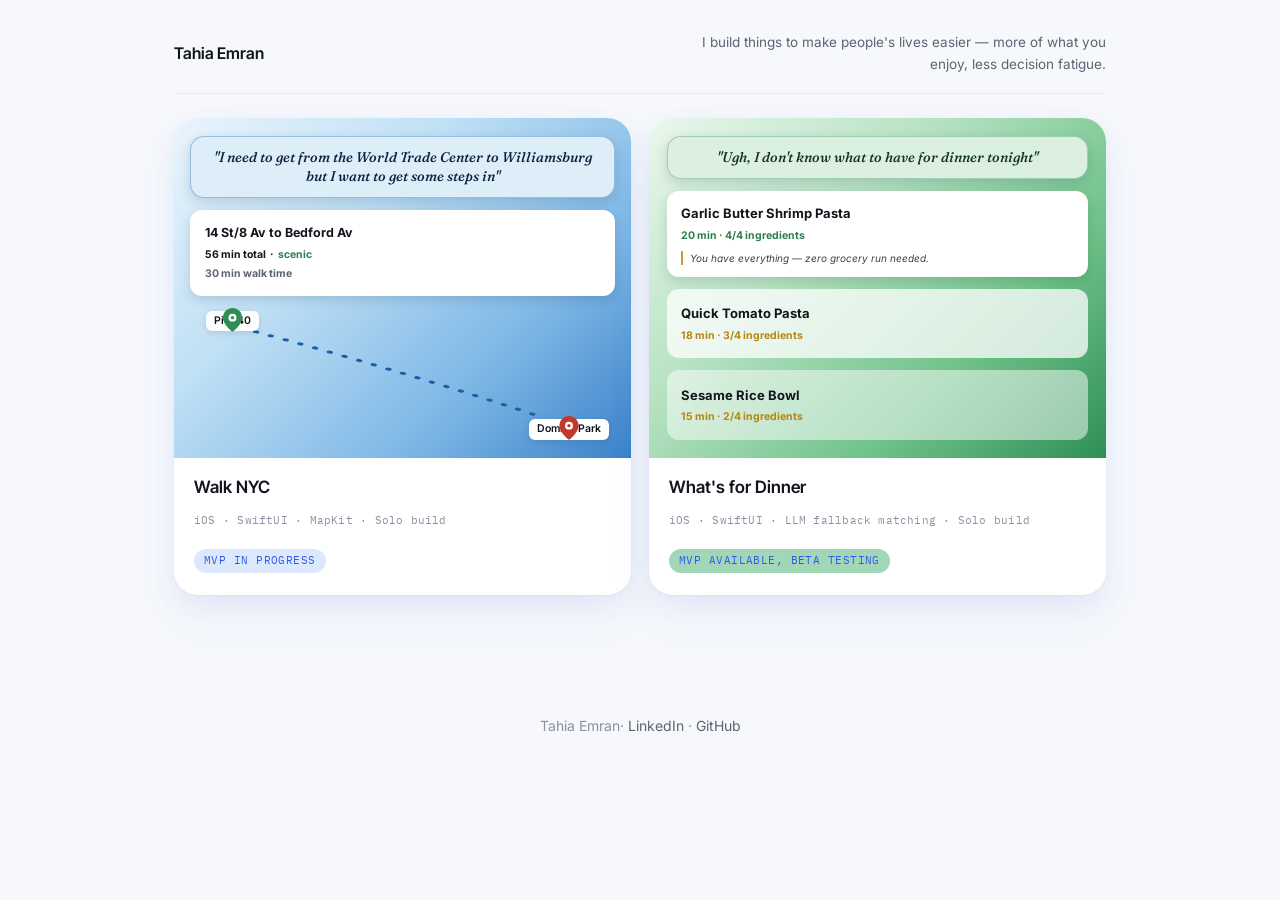
==== index.html @ 91ef4bde "bottom links" ====
<!DOCTYPE html>
<html lang="en">
<head>
<meta charset="UTF-8">
<meta name="viewport" content="width=device-width, initial-scale=1.0">
<title>Tahia Emran — Product Portfolio</title>
<meta name="description" content="Side projects in AI product and PM thinking.">
<meta name="robots" content="noindex, nofollow">
<link rel="preconnect" href="https://fonts.googleapis.com">
<link rel="preconnect" href="https://fonts.gstatic.com" crossorigin>
<link href="https://fonts.googleapis.com/css2?family=Inter:wght@400;500;600&family=Inter+Tight:wght@500;600;700&family=IBM+Plex+Mono:wght@400;500&family=Fraunces:ital,opsz,wght@1,9..144,500&display=swap" rel="stylesheet">
<link rel="stylesheet" href="styles.css">
</head>
<body>

<main class="page">

  <header class="header-strip">
    <p class="name">Tahia Emran</p>
    <p class="bio">I build things to make people's lives easier — more of what you enjoy, less decision fatigue.</p>
  </header>

  <section class="card-grid" aria-label="Projects">

    <a class="project-card shadow-soft" href="case-study-transit.html">
      <div class="project-visual transit-visual">
        <div class="quote-bubble transit-quote">
          <p>"I need to get from the World Trade Center to Williamsburg but I want to get some steps in"</p>
        </div>
        <div class="route-summary">
          <div class="rs-title">14 St/8 Av to Bedford Av</div>
          <div class="rs-line">56 min total &nbsp;·&nbsp; <span class="rs-scenic">scenic</span></div>
          <div class="rs-line muted">30 min walk time</div>
        </div>
        <div class="route-graphic">
          <svg viewBox="0 0 260 140" preserveAspectRatio="none">
            <path d="M40 25 C 90 48, 150 78, 215 115" stroke="#185FA5" stroke-width="3" stroke-linecap="round" stroke-dasharray="1 9" fill="none"/>
          </svg>
          <div class="pin pin-a">
            <svg width="32" height="40" viewBox="0 0 34 42"><path d="M17 0C7.6 0 0 7.6 0 17c0 12 17 25 17 25s17-13 17-25C34 7.6 26.4 0 17 0z" fill="#2E8F55"/><circle cx="17" cy="17" r="7" fill="#fff"/><circle cx="17" cy="17" r="3" fill="#2E8F55"/></svg>
            <span class="pin-label">Pier 40</span>
          </div>
          <div class="pin pin-b">
            <svg width="32" height="40" viewBox="0 0 34 42"><path d="M17 0C7.6 0 0 7.6 0 17c0 12 17 25 17 25s17-13 17-25C34 7.6 26.4 0 17 0z" fill="#C0392B"/><circle cx="17" cy="17" r="7" fill="#fff"/><circle cx="17" cy="17" r="3" fill="#C0392B"/></svg>
            <span class="pin-label">Domino Park</span>
          </div>
        </div>
      </div>
      <div class="project-body">
        <p class="p-title">Walk NYC</p>
        <p class="p-tags">iOS · SwiftUI · MapKit · Solo build</p>
        <span class="p-status-inprogress">MVP in progress</span>
      </div>
    </a>

    <a class="project-card shadow-soft" href="case-study-eat.html">
      <div class="project-visual food-visual">
        <div class="quote-bubble food-quote">
          <p>"Ugh, I don't know what to have for dinner tonight"</p>
        </div>
        <div class="recipe-card">
          <div class="rc-title">Garlic Butter Shrimp Pasta</div>
          <div class="rc-meta full-match">20 min · 4/4 ingredients</div>
          <div class="rc-why">You have everything — zero grocery run needed.</div>
        </div>
        <div class="recipe-card fade-1">
          <div class="rc-title">Quick Tomato Pasta</div>
          <div class="rc-meta partial-match">18 min · 3/4 ingredients</div>
        </div>
        <div class="recipe-card fade-2">
          <div class="rc-title">Sesame Rice Bowl</div>
          <div class="rc-meta partial-match">15 min · 2/4 ingredients</div>
        </div>
      </div>
      <div class="project-body">
        <p class="p-title">What's for Dinner</p>
        <p class="p-tags">iOS · SwiftUI · LLM fallback matching · Solo build</p>
        <span class="p-status-available">MVP available, beta testing</span>
      </div>
    </a>

  </section>

</main>

<p class="footer-note">Tahia Emran· <a href=="https://linkedin.com/in/tahiaemran28" target="_blank" rel="noopener noreferrer"">LinkedIn</a> · <a href="https://github.com/tahiaemran">GitHub</a></p>

</body>
</html>
---- styles.css ----
/* ============================================================
   DESIGN TOKENS â€” v2
   Reference: Figma UX portfolios
   ============================================================ */

   :root {
    /* color */
    --bg: #F6F8FC;
    --card: #FFFFFF;
    --card-tint: #EAF0FD;      /* hero card wash */
    --ink: #12151C;
    --ink-soft: #5C6472;
    --ink-faint: #8991A1;
    --line: #E4E9F5;
    --accent: #2E5AEC;         /* primary blue */
    --accent-soft: #DEE8FD;    /* chip / tag background */
    --accent-transit: #185FA5;
    --accent-food: #2E7D4F;
    --accent-available: #a1d7b7;
    --shadow-color: 220, 60%, 55%;
  
    /* type */
    --display: 'Inter Tight', 'Inter', sans-serif;
    --body: 'Inter', sans-serif;
    --mono: 'IBM Plex Mono', monospace;
  
    /* layout */
    --max: 980px;
    --gutter: 24px;
    --r-lg: 24px;
    --r-md: 16px;
    --r-sm: 10px;
    --r-pill: 999px;
  }
  
  * { box-sizing: border-box; }
  html { scroll-behavior: smooth; }
  
  body {
    margin: 0;
    background: var(--bg);
    color: var(--ink);
    font-family: var(--body);
    font-size: 17px;
    line-height: 1.6;
    -webkit-font-smoothing: antialiased;
  }
  
  @media (prefers-reduced-motion: reduce) {
    html { scroll-behavior: auto; }
    * { animation: none !important; transition: none !important; }
  }
  
  a { color: var(--accent); text-decoration: none; }
  a:hover { text-decoration: underline; }
  a:focus-visible, button:focus-visible {
    outline: 2px solid var(--accent);
    outline-offset: 3px;
  }
  
  .wrap {
    max-width: var(--max);
    margin: 0 auto;
    padding: 0 var(--gutter);
  }
  
  /* soft, blue-tinted shadow used throughout â€” the one recurring "material" */
  .shadow-soft {
    box-shadow:
      0 1px 2px hsla(var(--shadow-color), 0.06),
      0 8px 24px hsla(var(--shadow-color), 0.08),
      0 24px 48px hsla(var(--shadow-color), 0.06);
  }
  
  /* ---- floating pill nav ---- */
  .nav-shell {
    display: flex;
    justify-content: center;
    padding: 28px var(--gutter) 0;
  }
  .pill-nav {
    display: inline-flex;
    align-items: center;
    gap: 4px;
    background: var(--card);
    border-radius: var(--r-pill);
    padding: 6px;
    border: 1px solid var(--line);
  }
  .pill-nav a {
    font-family: var(--display);
    font-size: 14px;
    font-weight: 500;
    color: var(--ink-soft);
    padding: 8px 18px;
    border-radius: var(--r-pill);
    text-decoration: none;
    transition: background 0.15s ease, color 0.15s ease;
  }
  .pill-nav a:hover { color: var(--ink); }
  .pill-nav a.active {
    background: var(--ink);
    color: #fff;
  }
  
  /* ---- homepage layout ---- */
  .page {
    padding: 32px var(--gutter) 80px;
    max-width: var(--max);
    margin: 0 auto;
  }
  
  /* thin header strip: name left, one-line bio right */
  .header-strip {
    display: flex;
    justify-content: space-between;
    align-items: center;
    gap: 24px;
    padding-bottom: 18px;
    margin-bottom: 24px;
    border-bottom: 1px solid var(--line);
  }
  .header-strip .name {
    font-family: var(--display);
    font-weight: 600;
    font-size: 16px;
    margin: 0;
    color: var(--ink);
    white-space: nowrap;
  }
  .header-strip .bio {
    font-size: 13.5px;
    color: var(--ink-soft);
    margin: 0;
    max-width: 46ch;
    text-align: right;
  }
  
  .card-grid {
    display: grid;
    grid-template-columns: 1fr 1fr;
    gap: 18px;
  }
  
  .project-card {
    background: var(--card);
    border-radius: var(--r-lg);
    padding: 0;
    overflow: hidden;
    display: block;
    color: var(--ink);
    transition: transform 0.18s ease, box-shadow 0.18s ease;
  }
  .project-card:hover {
    transform: translateY(-3px);
    text-decoration: none;
  }
  
  /* phone-proportioned visual area */
  .project-visual {
    padding: 18px 16px;
    min-height: 340px;
    display: flex;
    flex-direction: column;
    gap: 12px;
  }
  .transit-visual { background: linear-gradient(135deg,#EAF4FC 0%,#BFE0F5 35%,#7FB8E6 70%,#3A82C9 100%); }
  .food-visual { background: linear-gradient(135deg,#EAF7ED 0%,#B9E3C4 35%,#6FC28A 70%,#2E8F55 100%); padding: 18px; }
  
  /* quote bubble */
  .quote-bubble {
    border-radius: 14px;
    padding: 11px 16px;
    box-shadow: 0 4px 12px rgba(15,42,87,0.16);
    text-align: center;
  }
  .quote-bubble p {
    font-family: 'Fraunces', serif;
    font-style: italic;
    font-weight: 500;
    font-size: 14px;
    line-height: 1.35;
    margin: 0;
  }
  .transit-quote { background: #DEEEF9; border: 1px solid rgba(24,95,165,0.35); }
  .transit-quote p { color: #0B2340; }
  .food-quote { background: #DCF0E1; border: 1px solid rgba(46,141,85,0.35); }
  .food-quote p { color: #123420; }
  
  /* recipe card stack (What's for Dinner) */
  .recipe-card {
    background: #fff;
    border-radius: 12px;
    padding: 12px 14px;
    box-shadow: 0 4px 12px rgba(10,40,20,0.14);
  }
  .recipe-card.fade-1 { background: rgba(255,255,255,0.75); box-shadow: none; flex: 1; display: flex; flex-direction: column; justify-content: center; }
  .recipe-card.fade-2 { background: rgba(255,255,255,0.5); box-shadow: none; flex: 1; display: flex; flex-direction: column; justify-content: center; }
  .rc-title { font-size: 13px; font-weight: 700; color: #12151C; margin-bottom: 4px; }
  .rc-meta { font-size: 10.5px; font-weight: 700; margin-bottom: 6px; }
  .rc-meta.full-match { color: #2E7D4F; }
  .rc-meta.partial-match { color: #B8860B; margin-bottom: 0; }
  .rc-why {
    font-size: 10px;
    color: #3A3F4C;
    font-style: italic;
    border-left: 2.5px solid #C89B3C;
    padding-left: 7px;
    line-height: 1.4;
  }
  
  /* route summary + graphic (Walk NYC) */
  .route-summary {
    background: #fff;
    border-radius: 12px;
    padding: 13px 15px;
    box-shadow: 0 4px 12px rgba(10,30,60,0.14);
  }
  .rs-title { font-size: 12.5px; font-weight: 700; color: #12151C; margin-bottom: 4px; }
  .rs-line { font-size: 10.5px; font-weight: 700; color: #12151C; }
  .rs-line.muted { color: #5C6472; margin-top: 2px; }
  .rs-scenic { color: #2E7D4F; }
  
  .route-graphic {
    position: relative;
    flex: 1;
    min-height: 130px;
  }
  .route-graphic svg:first-child { position: absolute; inset: 0; width: 100%; height: 100%; overflow: visible; }
  .pin { position: absolute; display: flex; flex-direction: column; align-items: center; }
  .pin-a { top: 0; left: 16px; }
  .pin-b { bottom: 0; right: 6px; }
  .pin-label {
    background: #fff;
    border-radius: 6px;
    padding: 2px 8px;
    font-size: 10.5px;
    font-weight: 600;
    color: #12151C;
    margin-top: 3px;
    box-shadow: 0 2px 6px rgba(10,30,60,0.12);
  }
  
  .project-body { padding: 16px 20px 22px; }
  .project-body .p-title {
    font-family: var(--display);
    font-size: 17px;
    font-weight: 600;
    margin: 0 0 6px;
  }
  .p-tags {
    font-family: var(--mono);
    font-size: 11px;
    color: var(--ink-faint);
    letter-spacing: 0.02em;
  }
  .p-status-inprogress {
    display: inline-block;
    font-family: var(--mono);
    font-size: 11px;
    text-transform: uppercase;
    letter-spacing: 0.04em;
    color: var(--accent);
    background: var(--accent-soft);
    padding: 3px 10px;
    border-radius: var(--r-pill);
    margin-top: 8px;
  }
  .p-status-available {
    display: inline-block;
    font-family: var(--mono);
    font-size: 11px;
    text-transform: uppercase;
    letter-spacing: 0.04em;
    color: var(--accent);
    background: var(--accent-available);
    padding: 3px 10px;
    border-radius: var(--r-pill);
    margin-top: 8px;
  }

  @media (max-width: 560px) {
    .header-strip { flex-direction: column; align-items: flex-start; gap: 8px; }
    .header-strip .bio { text-align: left; }
  }
  
  .footer-note {
    padding: 40px var(--gutter) 0;
    max-width: var(--max);
    margin: 0 auto;
    font-family: var(--body);
    font-size: 14px;
    color: var(--ink-faint);
    text-align: center;
  }
  .footer-note a { color: var(--ink-soft); }
  
  @media (max-width: 720px) {
    .card-grid { grid-template-columns: 1fr; }
    .hero-card { padding: 32px 24px; }
  }
  
  /* ============================================================
     CASE STUDY PAGES â€” v2
     ============================================================ */
  
  .case-page { padding: 40px var(--gutter) 80px; max-width: 720px; margin: 0 auto; }
  
  .case-hero {
    background: var(--card-tint);
    border-radius: var(--r-lg);
    padding: 40px;
    margin-bottom: 28px;
  }
  .back-link {
    font-family: var(--body);
    font-size: 14px;
    color: var(--ink-soft);
    display: inline-block;
    margin-bottom: 20px;
  }
  .case-hero h1 {
    font-family: var(--display);
    font-weight: 600;
    font-size: clamp(26px, 4vw, 34px);
    margin: 0 0 12px;
    line-height: 1.25;
  }
  .case-tags {
    font-family: var(--mono);
    font-size: 11.5px;
    text-transform: uppercase;
    letter-spacing: 0.04em;
    color: var(--ink-faint);
  }
  
  .case-block {
    background: var(--card);
    border-radius: var(--r-md);
    border: 1px solid var(--line);
    padding: 28px 32px;
    margin-bottom: 20px;
  }
  .case-block .label {
    font-family: var(--mono);
    font-size: 11.5px;
    text-transform: uppercase;
    letter-spacing: 0.06em;
    color: var(--accent);
    margin: 0 0 16px;
  }
  .case-block p { margin: 0 0 14px; max-width: 62ch; }
  .case-block p:last-child { margin-bottom: 0; }
  
  .hook-line {
    font-family: var(--display);
    font-weight: 600;
    font-size: clamp(19px, 2.6vw, 23px);
    line-height: 1.4;
    margin: 0 0 12px;
  }
  
  /* decision cards */
  .decision-card {
    background: var(--bg);
    border: 1px solid var(--line);
    border-radius: var(--r-sm);
    padding: 20px 22px;
    margin-bottom: 14px;
  }
  .decision-card:last-child { margin-bottom: 0; }
  .d-row { display: grid; grid-template-columns: 96px 1fr; gap: 14px; margin-bottom: 8px; }
  .d-row:last-child { margin-bottom: 0; }
  .d-row .k {
    font-family: var(--mono);
    font-size: 11px;
    text-transform: uppercase;
    letter-spacing: 0.05em;
    color: var(--accent);
    padding-top: 2px;
  }
  .d-row .v { margin: 0; font-size: 15.5px; }
  
  .stat-callout {
    display: inline-block;
    font-family: var(--mono);
    font-size: 14px;
    background: var(--accent-soft);
    color: var(--ink);
    padding: 10px 16px;
    border-radius: var(--r-sm);
    margin: 4px 0 16px;
  }
  .stat-callout b { color: var(--accent); }
  
  .not-built { list-style: none; padding: 0; margin: 0; }
  .not-built li { padding: 14px 0; border-bottom: 1px solid var(--line); }
  .not-built li:last-child { border-bottom: none; padding-bottom: 0; }
  .not-built .nb-title { font-weight: 600; display: block; margin-bottom: 4px; }
  
  .demo-slot {
    border: 1.5px dashed var(--line);
    border-radius: var(--r-sm);
    padding: 44px 24px;
    text-align: center;
    color: var(--ink-faint);
    font-family: var(--mono);
    font-size: 13px;
    background: var(--bg);
  }
  
  .retro-list { padding-left: 20px; margin: 0; }
  .retro-list li { margin-bottom: 16px; max-width: 60ch; }
  .retro-list li:last-child { margin-bottom: 0; }
  
  .progress-notice {
    font-family: var(--body);
    font-size: 14.5px;
    color: var(--ink-soft);
    background: var(--bg);
    border: 1px solid var(--line);
    border-radius: var(--r-sm);
    padding: 16px 18px;
  }
  
  @media (max-width: 560px) {
    .d-row { grid-template-columns: 1fr; gap: 2px; }
    .case-hero, .case-block { padding: 28px 22px; }
  }
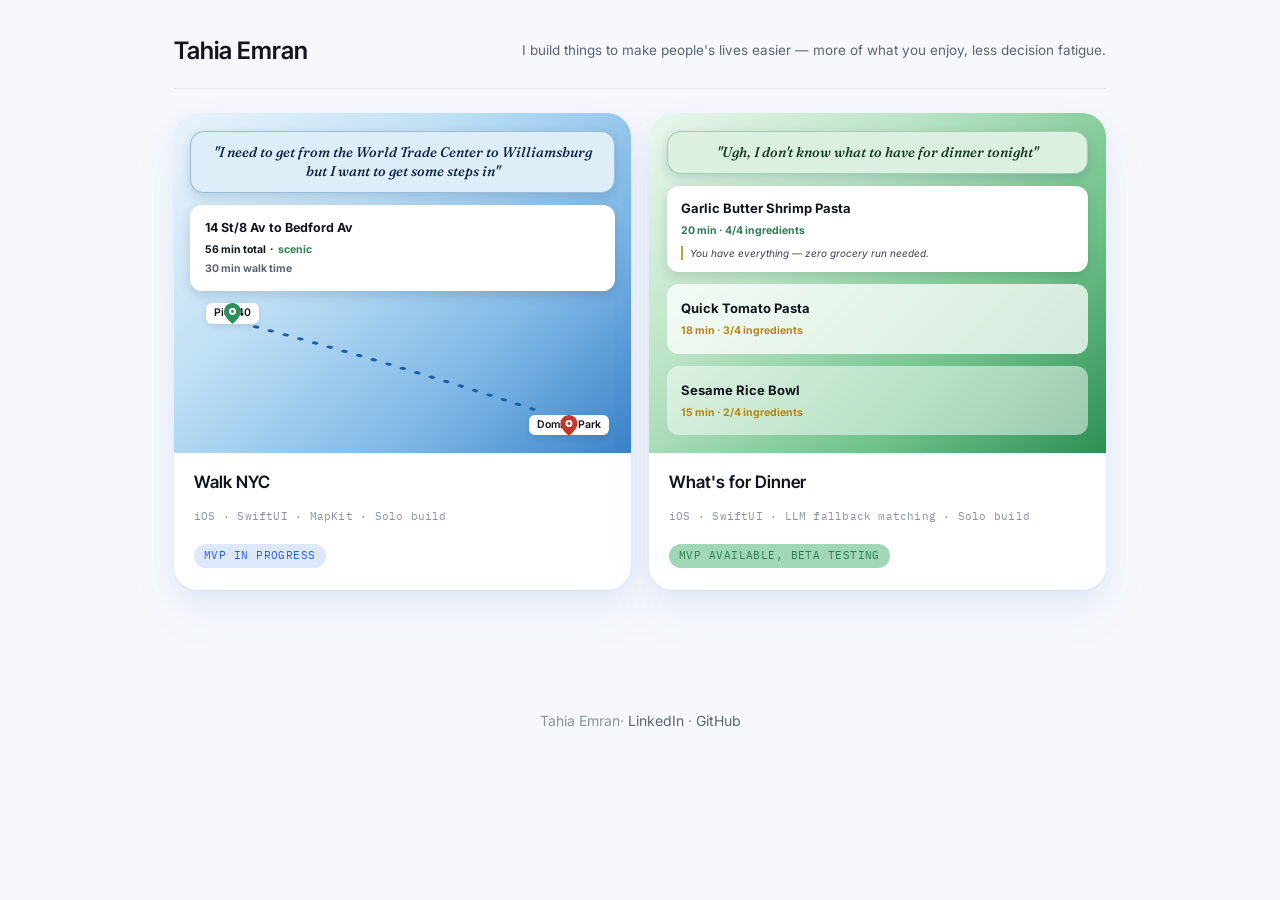
==== commit 7bdce90a: "wee more fix" ====
--- a/index.html
+++ b/index.html
@@ -4,7 +4,7 @@
 <meta charset="UTF-8">
 <meta name="viewport" content="width=device-width, initial-scale=1.0">
 <title>Tahia Emran — Product Portfolio</title>
-<meta name="description" content="Side projects in AI product and PM thinking.">
+<meta name="description" content="Side projects in AI products, with AI coding assistants">
 <meta name="robots" content="noindex, nofollow">
 <link rel="preconnect" href="https://fonts.googleapis.com">
 <link rel="preconnect" href="https://fonts.gstatic.com" crossorigin>
--- a/styles.css
+++ b/styles.css
@@ -123,7 +123,7 @@
   .header-strip .name {
     font-family: var(--display);
     font-weight: 600;
-    font-size: 16px;
+    font-size: 24px;
     margin: 0;
     color: var(--ink);
     white-space: nowrap;
@@ -132,7 +132,7 @@
     font-size: 13.5px;
     color: var(--ink-soft);
     margin: 0;
-    max-width: 46ch;
+    max-width: 100ch;
     text-align: right;
   }
   
@@ -227,17 +227,25 @@
     min-height: 130px;
   }
   .route-graphic svg:first-child { position: absolute; inset: 0; width: 100%; height: 100%; overflow: visible; }
-  .pin { position: absolute; display: flex; flex-direction: column; align-items: center; }
+  .pin {
+    position: absolute;
+    display: flex;
+    flex-direction: column;
+    align-items: center;
+    gap: 5px;
+  }
+  .pin svg { display: block; }
   .pin-a { top: 0; left: 16px; }
   .pin-b { bottom: 0; right: 6px; }
   .pin-label {
+    display: block;
     background: #fff;
     border-radius: 6px;
     padding: 2px 8px;
     font-size: 10.5px;
     font-weight: 600;
     color: #12151C;
-    margin-top: 3px;
+    white-space: nowrap;
     box-shadow: 0 2px 6px rgba(10,30,60,0.12);
   }
   
@@ -272,7 +280,7 @@
     font-size: 11px;
     text-transform: uppercase;
     letter-spacing: 0.04em;
-    color: var(--accent);
+    color: var(--accent-food);
     background: var(--accent-available);
     padding: 3px 10px;
     border-radius: var(--r-pill);
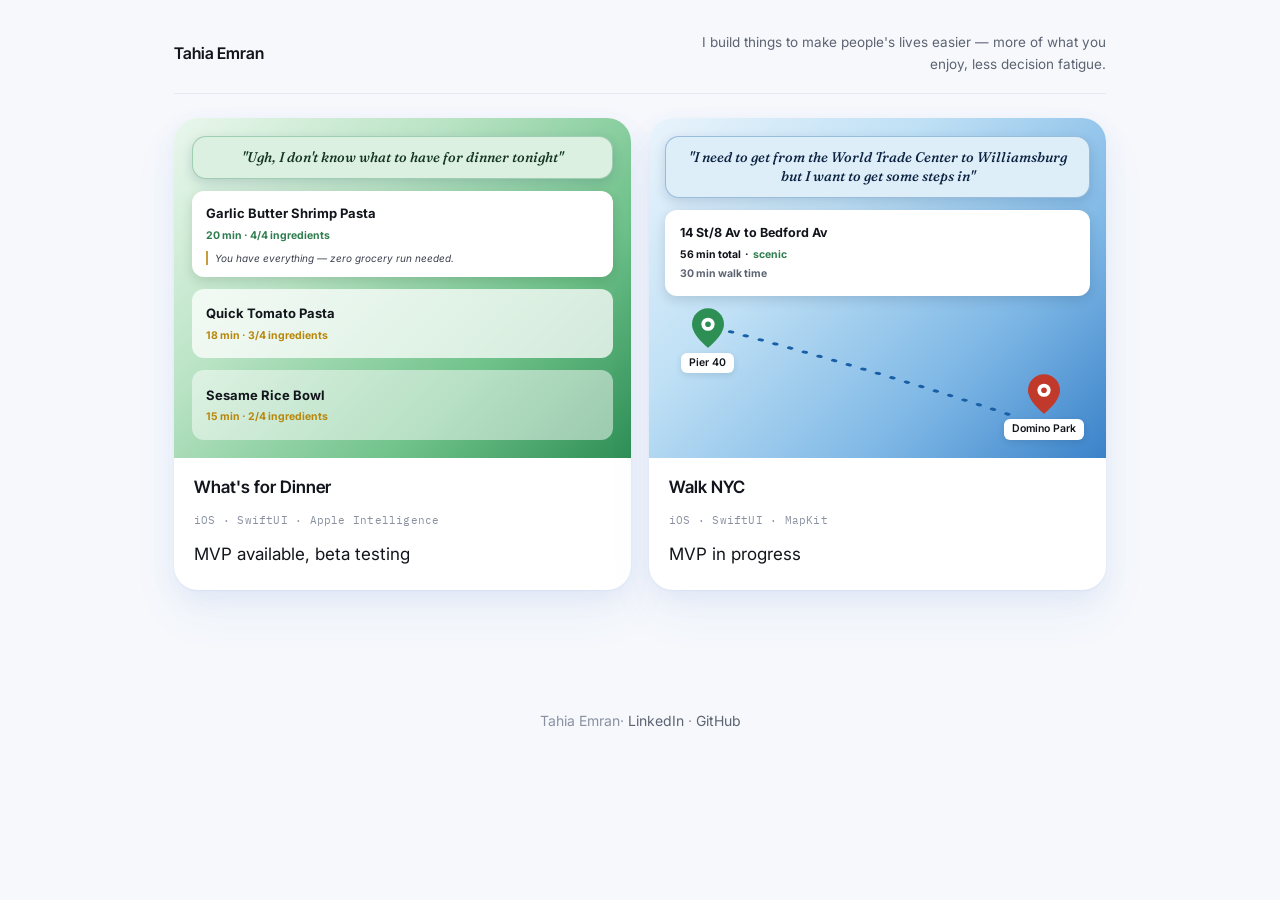
==== commit 27d33255: "Swap card order" ====
--- a/index.html
+++ b/index.html
@@ -21,6 +21,32 @@
   </header>
 
   <section class="card-grid" aria-label="Projects">
+
+    <a class="project-card shadow-soft" href="case-study-eat.html">
+      <div class="project-visual food-visual">
+        <div class="quote-bubble food-quote">
+          <p>"Ugh, I don't know what to have for dinner tonight"</p>
+        </div>
+        <div class="recipe-card">
+          <div class="rc-title">Garlic Butter Shrimp Pasta</div>
+          <div class="rc-meta full-match">20 min · 4/4 ingredients</div>
+          <div class="rc-why">You have everything — zero grocery run needed.</div>
+        </div>
+        <div class="recipe-card fade-1">
+          <div class="rc-title">Quick Tomato Pasta</div>
+          <div class="rc-meta partial-match">18 min · 3/4 ingredients</div>
+        </div>
+        <div class="recipe-card fade-2">
+          <div class="rc-title">Sesame Rice Bowl</div>
+          <div class="rc-meta partial-match">15 min · 2/4 ingredients</div>
+        </div>
+      </div>
+      <div class="project-body">
+        <p class="p-title">What's for Dinner</p>
+        <p class="p-tags">iOS · SwiftUI · Apple Intelligence</p>
+        <span class="p-status-available">MVP available, beta testing</span>
+      </div>
+    </a>
 
     <a class="project-card shadow-soft" href="case-study-transit.html">
       <div class="project-visual transit-visual">
@@ -48,36 +74,11 @@
       </div>
       <div class="project-body">
         <p class="p-title">Walk NYC</p>
-        <p class="p-tags">iOS · SwiftUI · MapKit · Solo build</p>
+        <p class="p-tags">iOS · SwiftUI · MapKit</p>
         <span class="p-status-inprogress">MVP in progress</span>
       </div>
     </a>
 
-    <a class="project-card shadow-soft" href="case-study-eat.html">
-      <div class="project-visual food-visual">
-        <div class="quote-bubble food-quote">
-          <p>"Ugh, I don't know what to have for dinner tonight"</p>
-        </div>
-        <div class="recipe-card">
-          <div class="rc-title">Garlic Butter Shrimp Pasta</div>
-          <div class="rc-meta full-match">20 min · 4/4 ingredients</div>
-          <div class="rc-why">You have everything — zero grocery run needed.</div>
-        </div>
-        <div class="recipe-card fade-1">
-          <div class="rc-title">Quick Tomato Pasta</div>
-          <div class="rc-meta partial-match">18 min · 3/4 ingredients</div>
-        </div>
-        <div class="recipe-card fade-2">
-          <div class="rc-title">Sesame Rice Bowl</div>
-          <div class="rc-meta partial-match">15 min · 2/4 ingredients</div>
-        </div>
-      </div>
-      <div class="project-body">
-        <p class="p-title">What's for Dinner</p>
-        <p class="p-tags">iOS · SwiftUI · LLM fallback matching · Solo build</p>
-        <span class="p-status-available">MVP available, beta testing</span>
-      </div>
-    </a>
 
   </section>
 
--- a/styles.css
+++ b/styles.css
@@ -1,6 +1,6 @@
 /* ============================================================
-   DESIGN TOKENS â€” v2
-   Reference: Figma UX portfolios
+   DESIGN TOKENS — v2
+   Reference: Figma's UX portfolio examples.
    ============================================================ */
 
    :root {
@@ -16,7 +16,6 @@
     --accent-soft: #DEE8FD;    /* chip / tag background */
     --accent-transit: #185FA5;
     --accent-food: #2E7D4F;
-    --accent-available: #a1d7b7;
     --shadow-color: 220, 60%, 55%;
   
     /* type */
@@ -64,7 +63,7 @@
     padding: 0 var(--gutter);
   }
   
-  /* soft, blue-tinted shadow used throughout â€” the one recurring "material" */
+  /* soft, blue-tinted shadow used throughout — the one recurring "material" */
   .shadow-soft {
     box-shadow:
       0 1px 2px hsla(var(--shadow-color), 0.06),
@@ -123,7 +122,7 @@
   .header-strip .name {
     font-family: var(--display);
     font-weight: 600;
-    font-size: 24px;
+    font-size: 16px;
     margin: 0;
     color: var(--ink);
     white-space: nowrap;
@@ -132,7 +131,7 @@
     font-size: 13.5px;
     color: var(--ink-soft);
     margin: 0;
-    max-width: 100ch;
+    max-width: 46ch;
     text-align: right;
   }
   
@@ -226,7 +225,7 @@
     flex: 1;
     min-height: 130px;
   }
-  .route-graphic svg:first-child { position: absolute; inset: 0; width: 100%; height: 100%; overflow: visible; }
+  .route-graphic > svg:first-child { position: absolute; inset: 0; width: 100%; height: 100%; overflow: visible; }
   .pin {
     position: absolute;
     display: flex;
@@ -262,7 +261,7 @@
     color: var(--ink-faint);
     letter-spacing: 0.02em;
   }
-  .p-status-inprogress {
+  .p-status {
     display: inline-block;
     font-family: var(--mono);
     font-size: 11px;
@@ -274,19 +273,7 @@
     border-radius: var(--r-pill);
     margin-top: 8px;
   }
-  .p-status-available {
-    display: inline-block;
-    font-family: var(--mono);
-    font-size: 11px;
-    text-transform: uppercase;
-    letter-spacing: 0.04em;
-    color: var(--accent-food);
-    background: var(--accent-available);
-    padding: 3px 10px;
-    border-radius: var(--r-pill);
-    margin-top: 8px;
-  }
-
+  
   @media (max-width: 560px) {
     .header-strip { flex-direction: column; align-items: flex-start; gap: 8px; }
     .header-strip .bio { text-align: left; }
@@ -309,7 +296,7 @@
   }
   
   /* ============================================================
-     CASE STUDY PAGES â€” v2
+     CASE STUDY PAGES — v2
      ============================================================ */
   
   .case-page { padding: 40px var(--gutter) 80px; max-width: 720px; margin: 0 auto; }
@@ -431,7 +418,37 @@
     padding: 16px 18px;
   }
   
+  .screenshot-grid {
+    display: flex;
+    gap: 14px;
+    overflow-x: auto;
+    padding: 4px 4px 12px;
+    margin-top: 8px;
+    -webkit-overflow-scrolling: touch;
+    scroll-snap-type: x mandatory;
+  }
+  .screenshot-grid figure {
+    margin: 0;
+    flex: 0 0 auto;
+    width: 160px;
+    scroll-snap-align: start;
+  }
+  .screenshot-grid img {
+    width: 160px;
+    display: block;
+    border-radius: 12px;
+    border: 1px solid var(--line);
+    box-shadow: 0 4px 14px rgba(15,42,87,0.1);
+  }
+  .screenshot-grid figcaption {
+    font-size: 11.5px;
+    color: var(--ink-faint);
+    margin-top: 8px;
+    line-height: 1.4;
+  }
+  
   @media (max-width: 560px) {
     .d-row { grid-template-columns: 1fr; gap: 2px; }
     .case-hero, .case-block { padding: 28px 22px; }
-  }+  }
+  
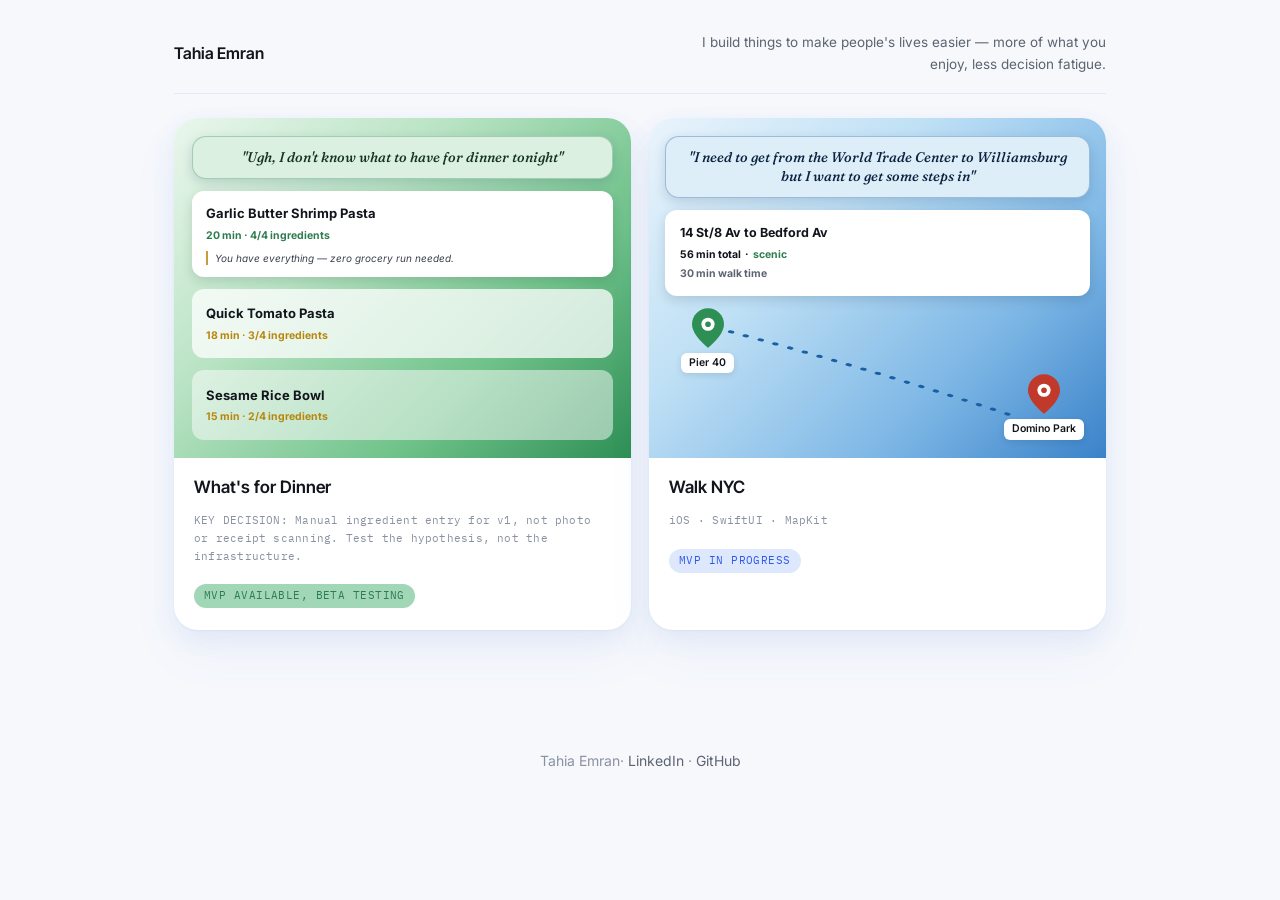
==== commit 8667055d: "decision added" ====
--- a/index.html
+++ b/index.html
@@ -43,7 +43,7 @@
       </div>
       <div class="project-body">
         <p class="p-title">What's for Dinner</p>
-        <p class="p-tags">iOS · SwiftUI · Apple Intelligence</p>
+        <p class="p-tags">KEY DECISION: Manual ingredient entry for v1, not photo or receipt scanning. Test the hypothesis, not the infrastructure.</p>
         <span class="p-status-available">MVP available, beta testing</span>
       </div>
     </a>
--- a/styles.css
+++ b/styles.css
@@ -16,6 +16,7 @@
     --accent-soft: #DEE8FD;    /* chip / tag background */
     --accent-transit: #185FA5;
     --accent-food: #2E7D4F;
+    --accent-available: #a1d7b7;
     --shadow-color: 220, 60%, 55%;
   
     /* type */
@@ -261,7 +262,7 @@
     color: var(--ink-faint);
     letter-spacing: 0.02em;
   }
-  .p-status {
+  .p-status-inprogress {
     display: inline-block;
     font-family: var(--mono);
     font-size: 11px;
@@ -273,7 +274,18 @@
     border-radius: var(--r-pill);
     margin-top: 8px;
   }
-  
+  .p-status-available {
+    display: inline-block;
+    font-family: var(--mono);
+    font-size: 11px;
+    text-transform: uppercase;
+    letter-spacing: 0.04em;
+    color: var(--accent-food);
+    background: var(--accent-available);
+    padding: 3px 10px;
+    border-radius: var(--r-pill);
+    margin-top: 8px;
+  }
   @media (max-width: 560px) {
     .header-strip { flex-direction: column; align-items: flex-start; gap: 8px; }
     .header-strip .bio { text-align: left; }
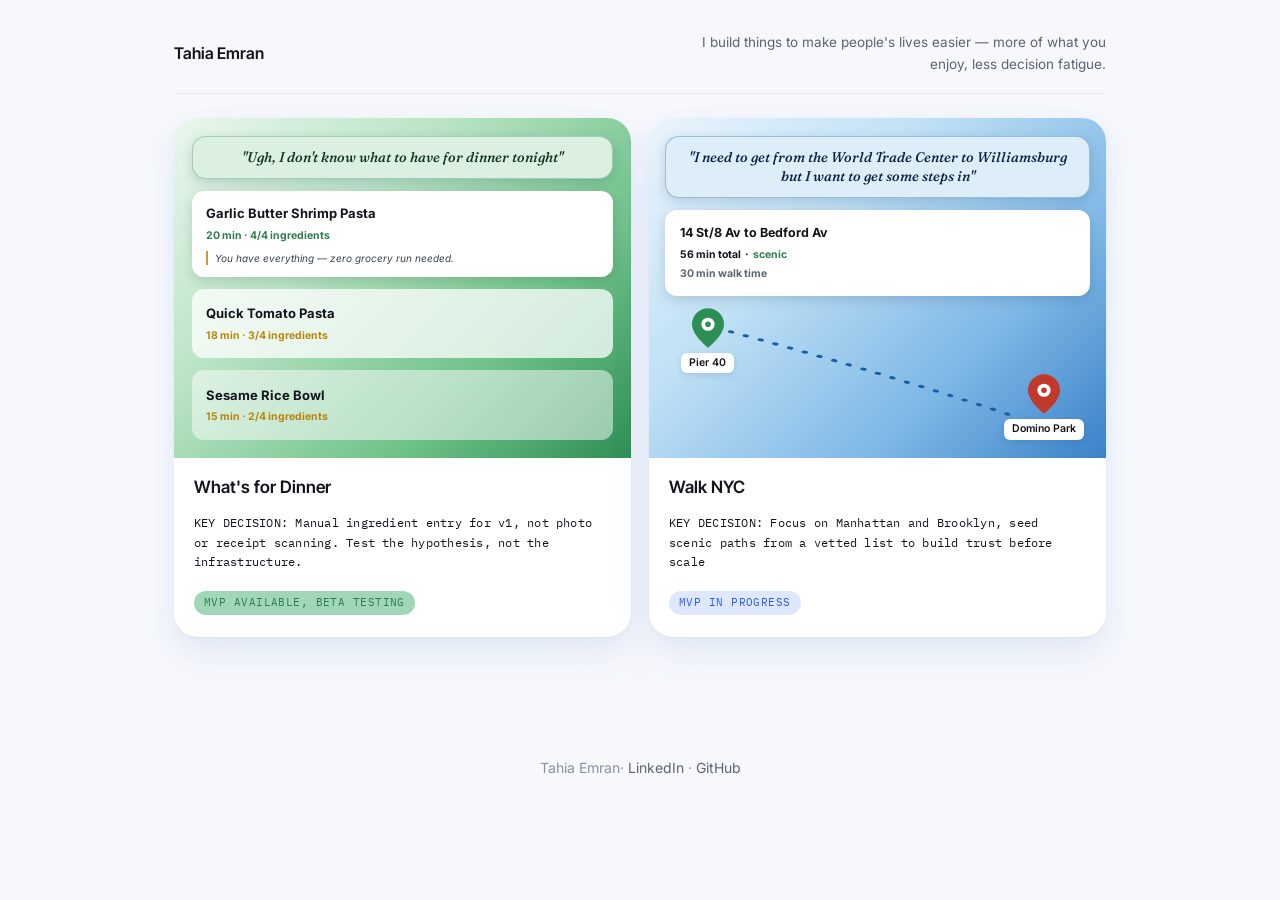
==== commit c2463e74: "surfaced key decisions" ====
--- a/index.html
+++ b/index.html
@@ -43,7 +43,7 @@
       </div>
       <div class="project-body">
         <p class="p-title">What's for Dinner</p>
-        <p class="p-tags">KEY DECISION: Manual ingredient entry for v1, not photo or receipt scanning. Test the hypothesis, not the infrastructure.</p>
+        <p class="p-tags-decision">KEY DECISION: Manual ingredient entry for v1, not photo or receipt scanning. Test the hypothesis, not the infrastructure.</p>
         <span class="p-status-available">MVP available, beta testing</span>
       </div>
     </a>
@@ -74,7 +74,7 @@
       </div>
       <div class="project-body">
         <p class="p-title">Walk NYC</p>
-        <p class="p-tags">iOS · SwiftUI · MapKit</p>
+        <p class="p-tags-decision">KEY DECISION: Focus on Manhattan and Brooklyn, seed scenic paths from a vetted list to build trust before scale </p>
         <span class="p-status-inprogress">MVP in progress</span>
       </div>
     </a>
--- a/styles.css
+++ b/styles.css
@@ -262,6 +262,12 @@
     color: var(--ink-faint);
     letter-spacing: 0.02em;
   }
+  .p-tags-decision {
+    font-family: var(--mono);
+    font-size: 12px;
+    color: var(--ink);
+    letter-spacing: 0.02em;
+  }
   .p-status-inprogress {
     display: inline-block;
     font-family: var(--mono);
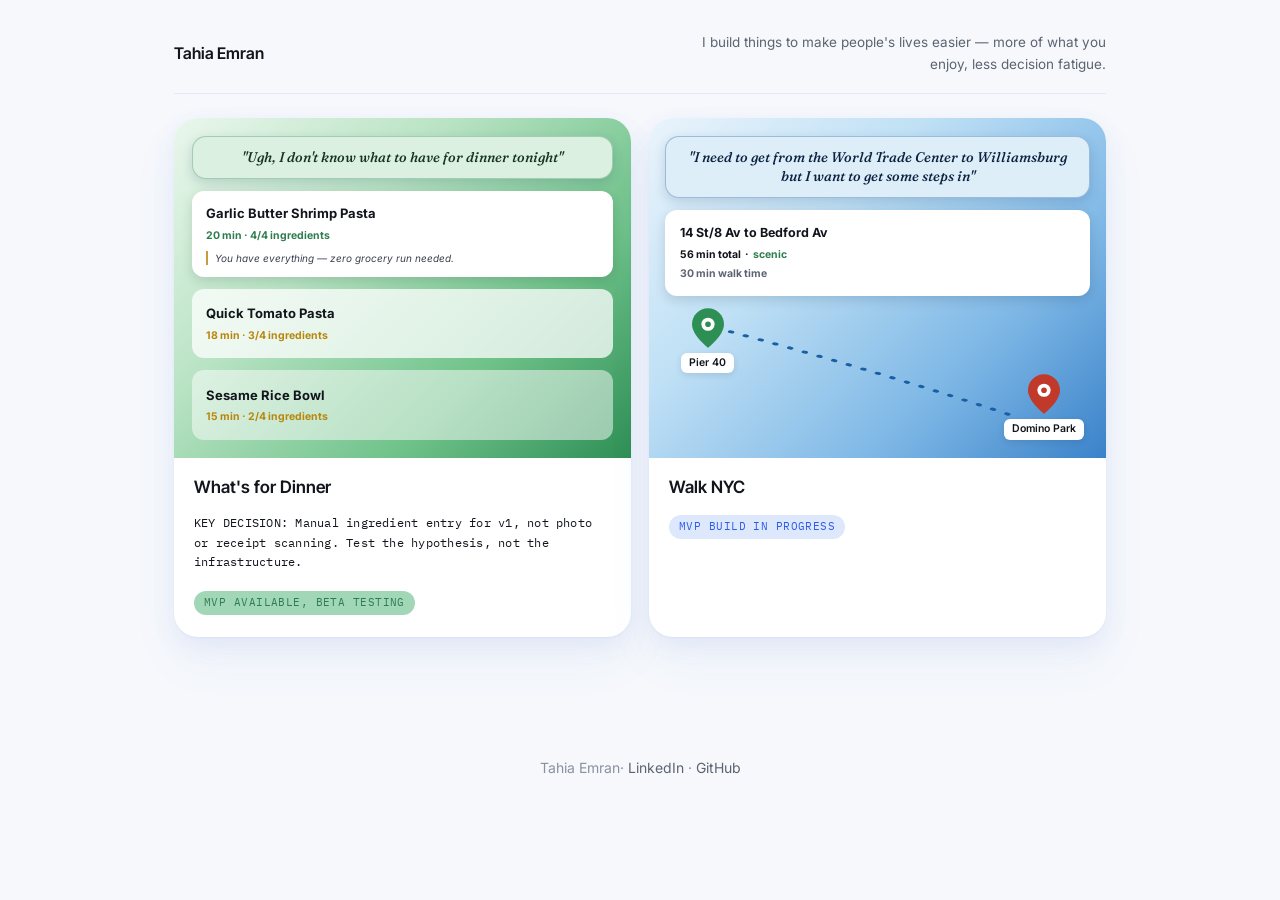
==== commit 2db443ae: "decisions for what to cook only" ====
--- a/index.html
+++ b/index.html
@@ -74,8 +74,7 @@
       </div>
       <div class="project-body">
         <p class="p-title">Walk NYC</p>
-        <p class="p-tags-decision">KEY DECISION: Focus on Manhattan and Brooklyn, seed scenic paths from a vetted list to build trust before scale </p>
-        <span class="p-status-inprogress">MVP in progress</span>
+        <span class="p-status-inprogress">MVP build in progress</span>
       </div>
     </a>
 
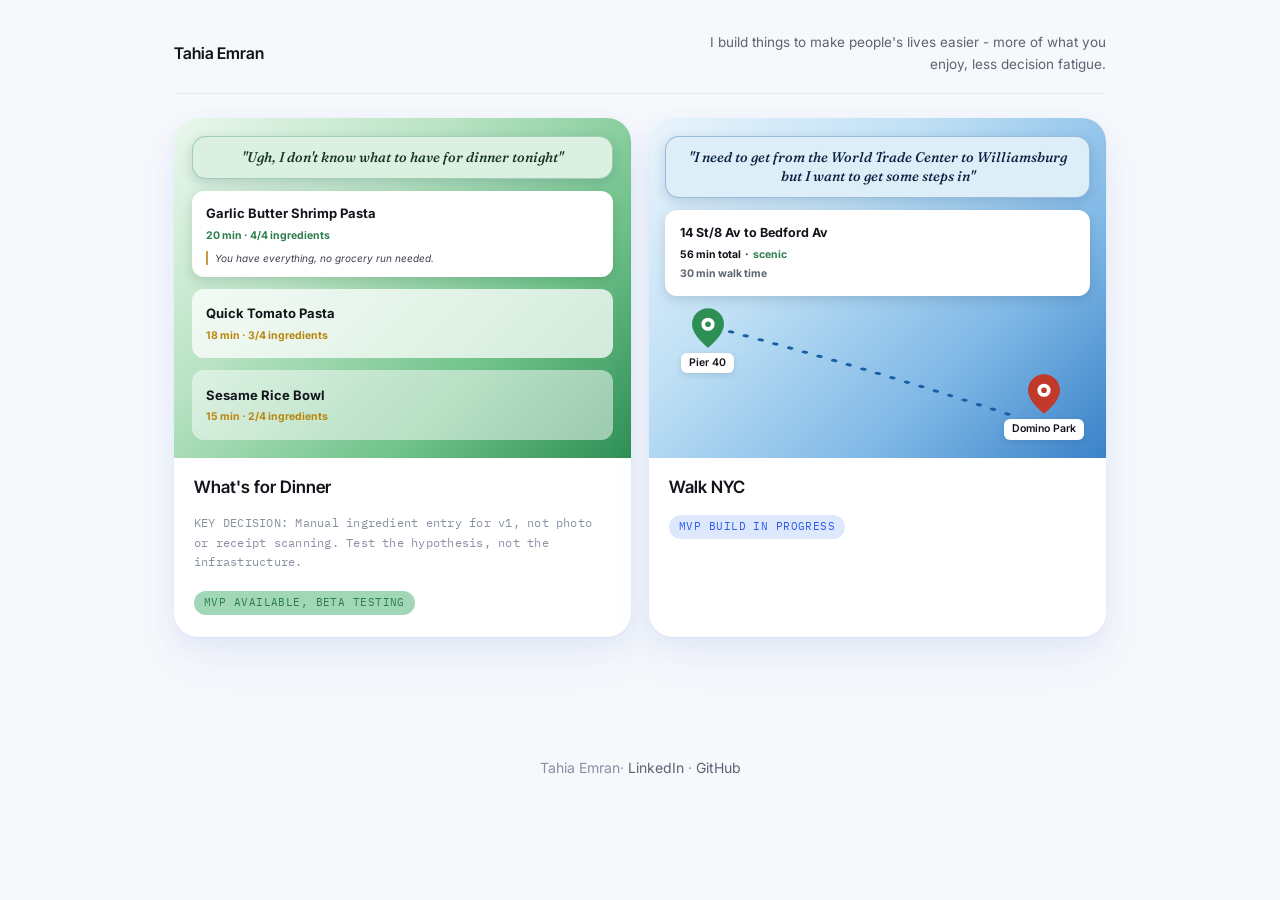
==== commit a72024a4: "bye em dash" ====
--- a/index.html
+++ b/index.html
@@ -3,7 +3,7 @@
 <head>
 <meta charset="UTF-8">
 <meta name="viewport" content="width=device-width, initial-scale=1.0">
-<title>Tahia Emran — Product Portfolio</title>
+<title>Tahia Emran | Product Portfolio</title>
 <meta name="description" content="Side projects in AI products, with AI coding assistants">
 <meta name="robots" content="noindex, nofollow">
 <link rel="preconnect" href="https://fonts.googleapis.com">
@@ -17,7 +17,7 @@
 
   <header class="header-strip">
     <p class="name">Tahia Emran</p>
-    <p class="bio">I build things to make people's lives easier — more of what you enjoy, less decision fatigue.</p>
+    <p class="bio">I build things to make people's lives easier - more of what you enjoy, less decision fatigue.</p>
   </header>
 
   <section class="card-grid" aria-label="Projects">
@@ -30,7 +30,7 @@
         <div class="recipe-card">
           <div class="rc-title">Garlic Butter Shrimp Pasta</div>
           <div class="rc-meta full-match">20 min · 4/4 ingredients</div>
-          <div class="rc-why">You have everything — zero grocery run needed.</div>
+          <div class="rc-why">You have everything, no grocery run needed.</div>
         </div>
         <div class="recipe-card fade-1">
           <div class="rc-title">Quick Tomato Pasta</div>
--- a/styles.css
+++ b/styles.css
@@ -265,7 +265,7 @@
   .p-tags-decision {
     font-family: var(--mono);
     font-size: 12px;
-    color: var(--ink);
+    color: var(--ink-faint);
     letter-spacing: 0.02em;
   }
   .p-status-inprogress {
